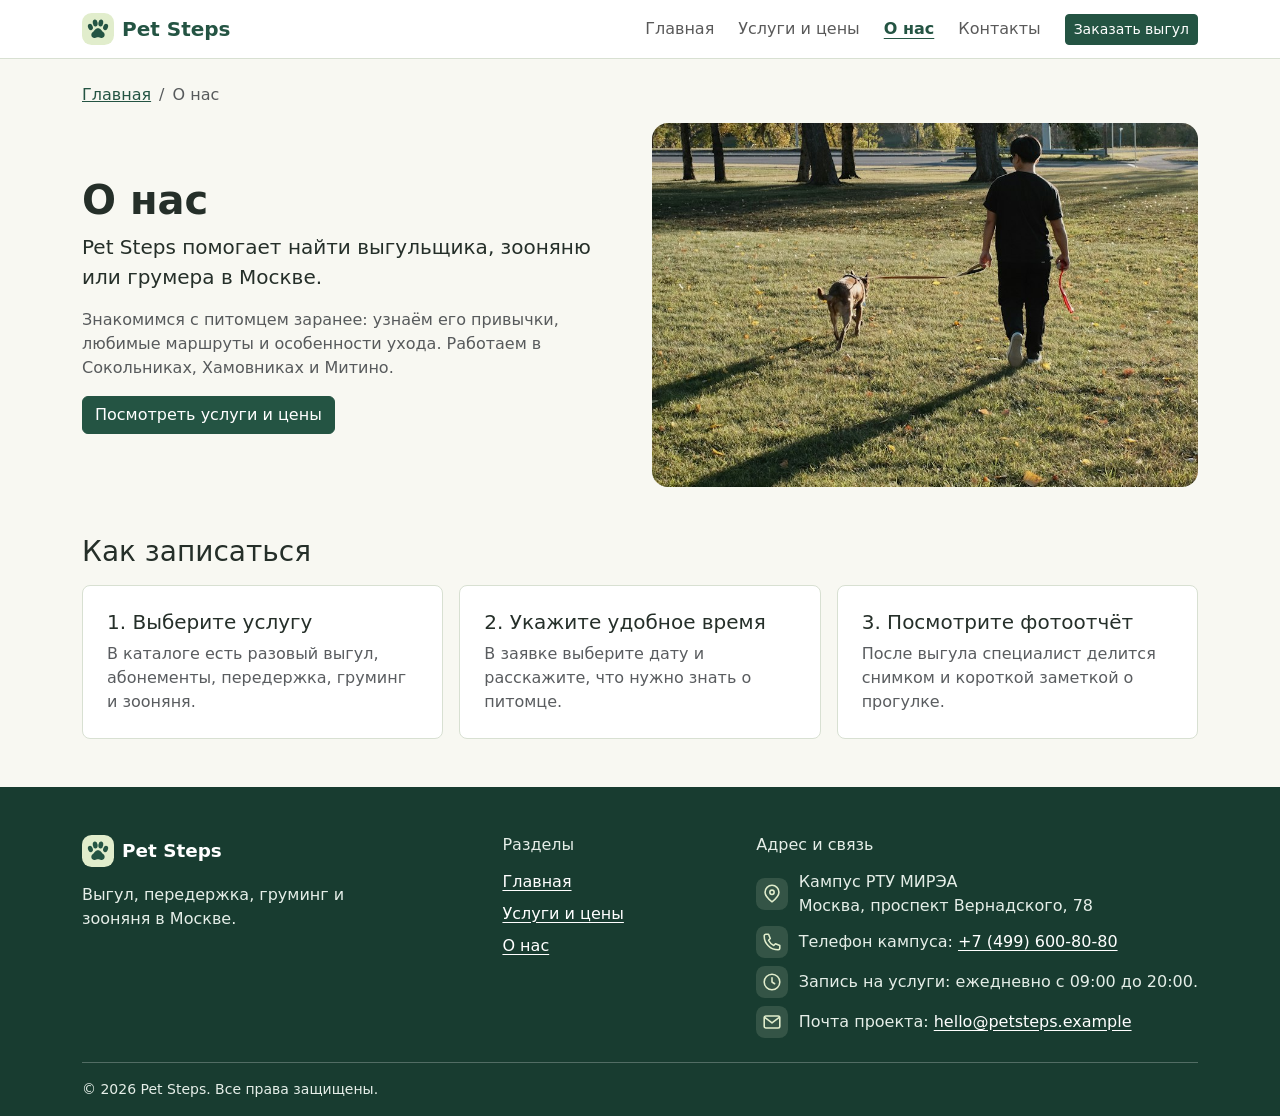
==== about.html @ a2c926b6 "Add Pet Steps website" ====
<!DOCTYPE html>
<html lang="ru">
<head>
  <meta charset="UTF-8">
  <meta name="viewport" content="width=device-width, initial-scale=1.0">
  <title>О нас — Pet Steps</title>
  <link rel="icon" href="images/paw.svg" type="image/svg+xml">
  <link rel="stylesheet" href="vendor/bootstrap/bootstrap.min.css">
  <link rel="stylesheet" href="css/custom.css">
</head>
<body id="top">
  <a class="visually-hidden-focusable skip-link" href="#main">К содержанию</a>
  <header class="site-header sticky-top">
    <nav class="navbar navbar-expand-lg" aria-label="Основное меню">
      <div class="container">
        <a class="navbar-brand d-flex align-items-center gap-1 gap-lg-2 me-0 me-lg-3" href="index.html">
          <img src="images/paw.svg" width="32" height="32" alt=""> Pet Steps
        </a>
        <button class="navbar-toggler ms-auto px-1" type="button" data-bs-toggle="collapse"
          data-bs-target="#mainNavbar" aria-controls="mainNavbar" aria-expanded="false"
          aria-label="Переключить навигацию">
          <span class="navbar-toggler-icon"></span>
        </button>
        <div class="collapse navbar-collapse order-2 order-lg-0" id="mainNavbar">
          <ul class="navbar-nav ms-auto gap-lg-2">
            <li class="nav-item">
              <a class="nav-link" href="index.html">Главная</a>
            </li>
            <li class="nav-item">
              <a class="nav-link" href="catalog.html">Услуги и цены</a>
            </li>
            <li class="nav-item">
              <a class="nav-link active" aria-current="page" href="about.html">О нас</a>
            </li>
            <li class="nav-item">
              <a class="nav-link" href="contacts.html">Контакты</a>
            </li>
          </ul>
        </div>
        <a class="btn btn-primary btn-sm text-nowrap order-1 order-lg-0 ms-1 ms-lg-3" href="product.html#booking">Заказать выгул</a>
      </div>
    </nav>
  </header>

  <main class="container my-4 mb-5" id="main">
    <nav aria-label="Хлебные крошки">
      <ol class="breadcrumb small">
        <li class="breadcrumb-item"><a href="index.html">Главная</a></li>
        <li class="breadcrumb-item active" aria-current="page">О нас</li>
      </ol>
    </nav>

    <section class="row align-items-center g-4 mb-5" aria-labelledby="about-title">
      <div class="col-12 col-lg-6">
        <h1 class="display-6 fw-bold" id="about-title">О нас</h1>
        <p class="lead">Pet Steps помогает найти выгульщика, зооняню или грумера в Москве.</p>
        <p class="text-muted">
          Знакомимся с питомцем заранее: узнаём его привычки, любимые маршруты и особенности ухода.
          Работаем в Сокольниках, Хамовниках и Митино.
        </p>
        <a class="btn btn-primary" href="catalog.html">Посмотреть услуги и цены</a>
      </div>
      <div class="col-12 col-lg-6">
        <img class="service-photo rounded-4" src="images/service-walk.jpg"
          alt="Человек гуляет с собакой на поводке в парке" width="900" height="600">
      </div>
    </section>

    <section aria-labelledby="how-title">
      <h2 class="h3 mb-3" id="how-title">Как записаться</h2>
      <ol class="row g-3 list-unstyled mb-0">
        <li class="col-12 col-md-4">
          <div class="p-4 border rounded-3 h-100 bg-white">
            <h3 class="h5">1. Выберите услугу</h3>
            <p class="text-muted mb-0">В каталоге есть разовый выгул, абонементы, передержка, груминг и зооняня.</p>
          </div>
        </li>
        <li class="col-12 col-md-4">
          <div class="p-4 border rounded-3 h-100 bg-white">
            <h3 class="h5">2. Укажите удобное время</h3>
            <p class="text-muted mb-0">В заявке выберите дату и расскажите, что нужно знать о питомце.</p>
          </div>
        </li>
        <li class="col-12 col-md-4">
          <div class="p-4 border rounded-3 h-100 bg-white">
            <h3 class="h5">3. Посмотрите фотоотчёт</h3>
            <p class="text-muted mb-0">После выгула специалист делится снимком и короткой заметкой о прогулке.</p>
          </div>
        </li>
      </ol>
    </section>
  </main>

  <footer class="site-footer pt-5 pb-3">
    <div class="container">
      <div class="d-flex flex-column flex-md-row justify-content-md-between gap-4">
        <div class="site-footer__intro">
          <a class="site-footer__brand d-inline-flex align-items-center gap-2 mb-3" href="index.html">
            <img src="images/paw.svg" width="32" height="32" alt=""> Pet Steps
          </a>
          <p class="mb-0">Выгул, передержка, груминг и зооняня в Москве.</p>
        </div>
        <nav class="flex-shrink-0" aria-label="Разделы сайта">
          <h2 class="h6 mb-3">Разделы</h2>
          <ul class="list-unstyled vstack gap-2 mb-0">
            <li><a href="index.html">Главная</a></li>
            <li><a href="catalog.html">Услуги и цены</a></li>
            <li><a href="about.html">О нас</a></li>
          </ul>
        </nav>
        <div class="text-break">
          <h2 class="h6 mb-3">Адрес и связь</h2>
          <address class="vstack gap-2 mb-2">
            <div class="site-footer__contact-line">
              <svg class="site-footer__sticker" aria-hidden="true" width="32" height="32" viewBox="0 0 24 24"
                  fill="none" stroke="currentColor" stroke-width="1.8" stroke-linecap="round" stroke-linejoin="round">
                <path d="M20 10c0 5-8 11-8 11S4 15 4 10a8 8 0 1 1 16 0Z"/><circle cx="12" cy="10" r="2.5"/>
              </svg>
              <span>Кампус РТУ МИРЭА<br>Москва, проспект Вернадского, 78</span>
            </div>
            <div class="site-footer__contact-line">
              <svg class="site-footer__sticker" aria-hidden="true" width="32" height="32" viewBox="0 0 24 24"
                  fill="none" stroke="currentColor" stroke-width="1.8" stroke-linecap="round" stroke-linejoin="round">
                <path d="M8 3H5a2 2 0 0 0-2 2c0 8.8 7.2 16 16 16a2 2 0 0 0 2-2v-3l-5-2-2 2a13 13 0 0 1-6-6l2-2-2-5Z"/>
              </svg>
              <span>Телефон кампуса: <a href="tel:+74996008080">+7 (499) 600-80-80</a></span>
            </div>
          </address>
          <div class="site-footer__contact-line mb-2">
            <svg class="site-footer__sticker" aria-hidden="true" width="32" height="32" viewBox="0 0 24 24"
                  fill="none" stroke="currentColor" stroke-width="1.8" stroke-linecap="round" stroke-linejoin="round">
                <circle cx="12" cy="12" r="9"/><path d="M12 7v5l3 2"/>
              </svg>
            <span>Запись на услуги: ежедневно с 09:00 до 20:00.</span>
          </div>
          <div class="site-footer__contact-line">
            <svg class="site-footer__sticker" aria-hidden="true" width="32" height="32" viewBox="0 0 24 24"
                  fill="none" stroke="currentColor" stroke-width="1.8" stroke-linecap="round" stroke-linejoin="round">
                <rect x="3" y="5" width="18" height="14" rx="2"/><path d="m4 7 8 6 8-6"/>
              </svg>
            <span>Почта проекта: <a href="mailto:hello@petsteps.example">hello@petsteps.example</a></span>
          </div>
        </div>
      </div>
      <div class="site-footer__bottom d-flex flex-wrap justify-content-between gap-2 mt-4 pt-3">
        <small>© 2026 Pet Steps. Все права защищены.</small>
      </div>
    </div>
  </footer>

  <a class="btn btn-primary back-top" href="#top" hidden>Наверх</a>

  <script src="vendor/bootstrap/bootstrap.bundle.min.js"></script>
  <script src="js/main.js"></script>
</body>
</html>
---- css/custom.css ----
/* Bootstrap задаёт сетку и компоненты. Здесь — цвета и стили Pet Steps. */
:root {
  --pet-bg: #f8f8f2;
  --pet-text: #252f29;
  --pet-green: #245443;
  --pet-green-dark: #183c30;
  --pet-lime: #e1edcc;
  --pet-border: #d8e0d2;
  --bs-body-bg: var(--pet-bg);
  --bs-body-color: var(--pet-text);
  --bs-border-color: var(--pet-border);
  --bs-link-color: var(--pet-green);
  --bs-link-hover-color: var(--pet-green-dark);
  --bs-link-color-rgb: 36, 84, 67;
  --bs-link-hover-color-rgb: 24, 60, 48;
}

body {
  display: flex;
  flex-direction: column;
  min-height: 100vh;
}

main {
  flex: 1;
}

main[id], section[id], details[id] {
  scroll-margin-top: 5rem;
}

:focus-visible {
  outline: 3px solid #ad5506;
  outline-offset: 3px;
}

.skip-link:focus {
  position: fixed;
  z-index: 1100;
  left: 1rem;
  top: 0.5rem;
  padding: 0.5rem 1rem;
  background: white;
}

.btn-primary {
  --bs-btn-bg: var(--pet-green);
  --bs-btn-border-color: var(--pet-green);
  --bs-btn-hover-bg: var(--pet-green-dark);
  --bs-btn-hover-border-color: var(--pet-green-dark);
  --bs-btn-active-bg: var(--pet-green-dark);
  --bs-btn-active-border-color: var(--pet-green-dark);
  --bs-btn-focus-shadow-rgb: 36, 84, 67;
}

.btn-outline-primary {
  --bs-btn-color: var(--pet-green);
  --bs-btn-border-color: var(--pet-green);
  --bs-btn-hover-bg: var(--pet-green);
  --bs-btn-hover-border-color: var(--pet-green);
  --bs-btn-active-bg: var(--pet-green-dark);
  --bs-btn-active-border-color: var(--pet-green-dark);
  --bs-btn-focus-shadow-rgb: 36, 84, 67;
}

.site-header {
  background-color: #fff;
  border-bottom: 1px solid var(--pet-border);
}

.navbar-brand {
  color: var(--pet-green);
  font-weight: 800;
}

.navbar .nav-link.active {
  color: var(--pet-green);
  font-weight: 700;
  text-decoration: underline;
  text-underline-offset: 0.28em;
}

.hero__location {
  display: inline-block;
  padding: 0.35rem 0.75rem;
  border-radius: 1rem;
  background-color: var(--pet-lime);
  color: var(--pet-green-dark);
  font-weight: 600;
}

.hero__image {
  display: block;
  width: 100%;
  aspect-ratio: 4 / 3;
  object-fit: cover;
}

.section-strip {
  background-color: var(--pet-lime);
}

.directions, .service-details {
  display: grid;
  grid-template-columns: repeat(2, minmax(0, 1fr));
  gap: 0.75rem;
}

.directions__link {
  display: flex;
  align-items: center;
  gap: 0.5rem;
  min-height: 3rem;
  padding: 0.5rem;
  border-radius: 0.5rem;
  background-color: #fff;
  color: var(--pet-green-dark);
  text-decoration: none;
  font-weight: 600;
}

.directions__link:hover {
  text-decoration: underline;
}

.card {
  --bs-card-bg: #fff;
  --bs-card-border-color: var(--pet-border);
  --bs-card-border-radius: 0.8rem;
  overflow: hidden;
}

.service-photo {
  display: block;
  width: 100%;
  height: auto;
  aspect-ratio: 3 / 2;
  object-fit: cover;
}

.service-card__photo, .service-photo--modal {
  aspect-ratio: 16 / 10;
}

.service-card__price {
  color: var(--pet-green-dark);
  font-size: 1.125rem;
}

.service-details {
  padding: 1rem;
  border-radius: 0.5rem;
  background-color: var(--pet-bg);
}

.service-details dd {
  margin-bottom: 0;
}

.report summary {
  cursor: pointer;
  color: var(--pet-green);
  font-weight: 600;
}

.form-control, .form-select, .form-check-input {
  background-color: #fff;
  border-color: #a8b4a9;
}

.form-control[readonly] {
  background-color: var(--pet-bg);
}

.accordion {
  --bs-accordion-bg: #fff;
  --bs-accordion-active-bg: var(--pet-lime);
  --bs-accordion-active-color: var(--pet-green-dark);
}

.stats {
  background-color: var(--pet-green);
  color: #fff;
}

.stats__number {
  display: block;
  color: var(--pet-lime);
  font-size: 1.75rem;
  font-variant-numeric: tabular-nums;
}

.site-footer {
  background-color: var(--pet-green-dark);
  color: #e5eee8;
}

.site-footer a {
  color: #fff;
  text-underline-offset: 0.18em;
}

.site-footer__intro {
  max-width: 18rem;
}

.site-footer__brand {
  font-size: 1.15rem;
  font-weight: 700;
  text-decoration: none;
}

.site-footer__contact-line {
  display: flex;
  align-items: center;
  gap: 0.65rem;
}

.site-footer__sticker {
  flex-shrink: 0;
  padding: 0.35rem;
  border-radius: 0.55rem;
  background-color: rgba(225, 237, 204, 0.14);
  color: var(--pet-lime);
}

.campus-map {
  display: block;
  width: 100%;
  height: clamp(18rem, 45vw, 25rem);
  border: 0;
}

.site-footer__bottom {
  border-top: 1px solid rgba(255, 255, 255, 0.25);
}

.back-top {
  position: fixed;
  z-index: 1021;
  right: 1rem;
  bottom: 1rem;
  box-shadow: 0 0 0 2px #fff;
}

@media (max-width: 575.98px) {
  .site-footer__bottom {
    padding-right: 5.5rem;
  }
}

@media (min-width: 768px) {
  .directions {
    grid-template-columns: repeat(4, 1fr);
  }

  .directions__link {
    padding-inline: 1rem;
  }

  .filters {
    position: sticky;
    top: 5rem;
  }
}

@media (max-width: 374px) {
  .service-details {
    grid-template-columns: 1fr;
  }
}

.benefit-sticker {
  display: inline-grid;
  width: 2.75rem;
  height: 2.75rem;
  place-items: center;
  border-radius: 0.75rem;
  background-color: var(--pet-lime);
  color: var(--pet-green);
}
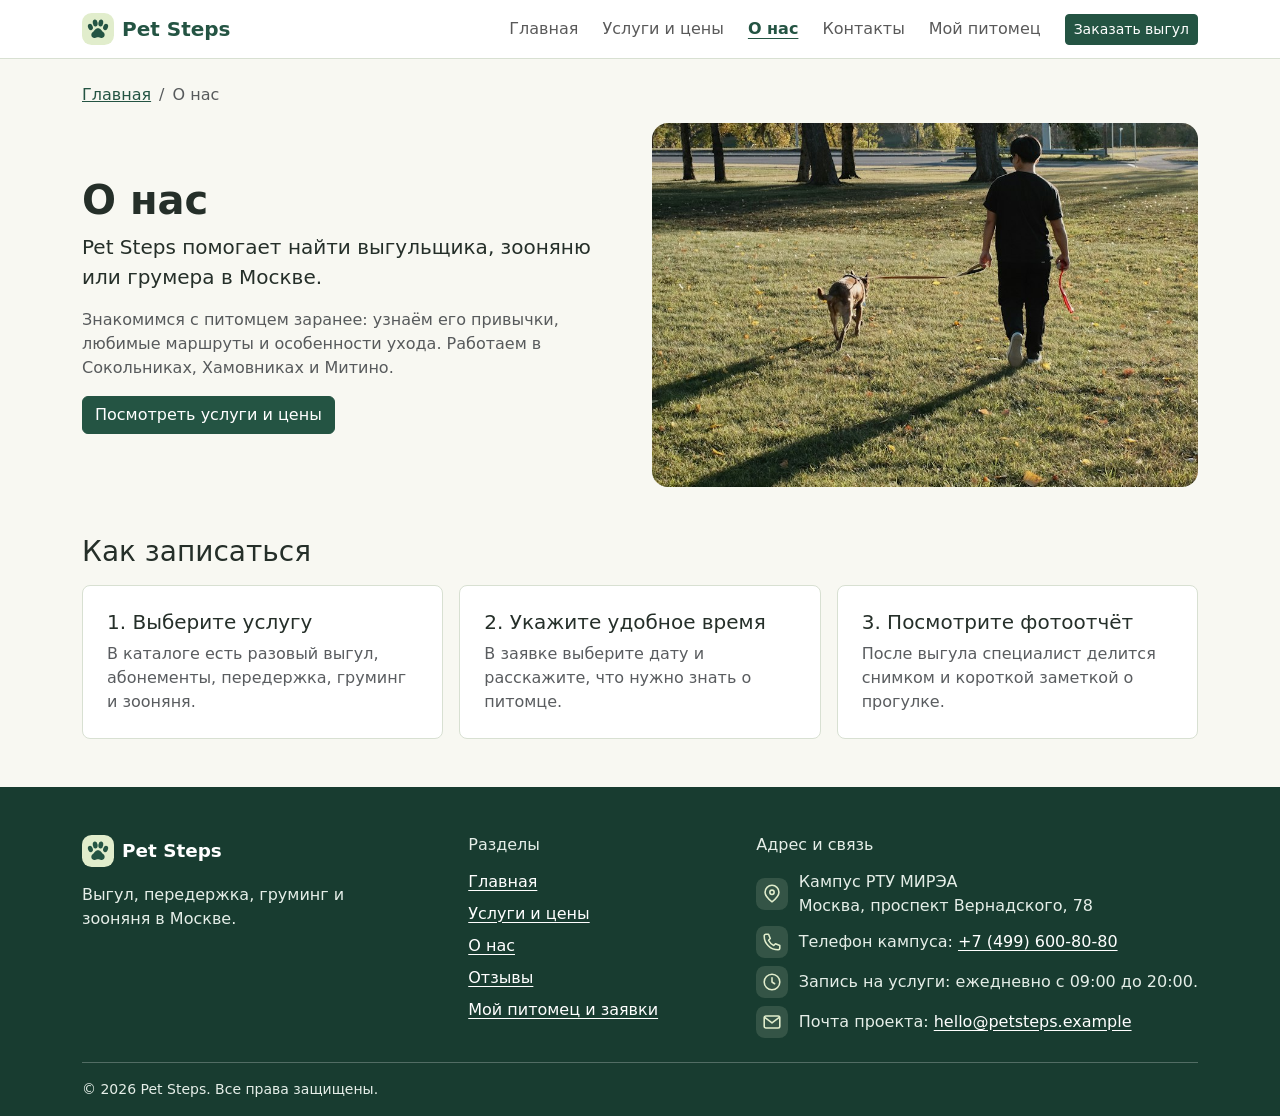
==== commit 236f7979: "Add reviews, booking tracker, calendar, pet passport and service quiz" ====
--- a/about.html
+++ b/about.html
@@ -35,12 +35,17 @@
             <li class="nav-item">
               <a class="nav-link" href="contacts.html">Контакты</a>
             </li>
+            <li class="nav-item">
+              <a class="nav-link" href="account.html">Мой питомец</a>
+            </li>
           </ul>
         </div>
         <a class="btn btn-primary btn-sm text-nowrap order-1 order-lg-0 ms-1 ms-lg-3" href="product.html#booking">Заказать выгул</a>
       </div>
     </nav>
   </header>
+
+  <div id="storage-warning" class="container alert alert-warning mt-3" role="alert" hidden></div>
 
   <main class="container my-4 mb-5" id="main">
     <nav aria-label="Хлебные крошки">
@@ -106,6 +111,8 @@
             <li><a href="index.html">Главная</a></li>
             <li><a href="catalog.html">Услуги и цены</a></li>
             <li><a href="about.html">О нас</a></li>
+            <li><a href="index.html#reviews">Отзывы</a></li>
+            <li><a href="account.html">Мой питомец и заявки</a></li>
           </ul>
         </nav>
         <div class="text-break">
@@ -152,5 +159,6 @@
 
   <script src="vendor/bootstrap/bootstrap.bundle.min.js"></script>
   <script src="js/main.js"></script>
+  <script src="js/features.js"></script>
 </body>
 </html>
--- a/css/custom.css
+++ b/css/custom.css
@@ -51,6 +51,8 @@
   --bs-btn-active-bg: var(--pet-green-dark);
   --bs-btn-active-border-color: var(--pet-green-dark);
   --bs-btn-focus-shadow-rgb: 36, 84, 67;
+  --bs-btn-disabled-bg: var(--pet-green);
+  --bs-btn-disabled-border-color: var(--pet-green);
 }
 
 .btn-outline-primary {
@@ -61,6 +63,8 @@
   --bs-btn-active-bg: var(--pet-green-dark);
   --bs-btn-active-border-color: var(--pet-green-dark);
   --bs-btn-focus-shadow-rgb: 36, 84, 67;
+  --bs-btn-disabled-color: var(--pet-green);
+  --bs-btn-disabled-border-color: var(--pet-green);
 }
 
 .site-header {
@@ -279,3 +283,93 @@
   background-color: var(--pet-lime);
   color: var(--pet-green);
 }
+
+/* Отзывы, паспорт питомца, календарь и трекер */
+.user-text {
+  white-space: pre-wrap;
+  overflow-wrap: anywhere;
+}
+
+.review__stars {
+  color: var(--pet-green);
+  white-space: nowrap;
+}
+
+.pet-passport__photo {
+  display: block;
+  width: 100%;
+  max-width: 240px;
+  aspect-ratio: 1;
+  height: auto;
+  object-fit: cover;
+  border-radius: 0.75rem;
+  background-color: var(--pet-lime);
+}
+
+.calendar {
+  min-width: 0;
+}
+
+.calendar__grid {
+  display: grid;
+  grid-template-columns: repeat(7, minmax(0, 1fr));
+  gap: 0.3rem;
+}
+
+.calendar__weekdays {
+  text-align: center;
+  margin-bottom: 0.3rem;
+}
+
+.calendar__day {
+  min-height: 2.3rem;
+  border: 1px solid var(--pet-border);
+  border-radius: 0.35rem;
+  background-color: #fff;
+  color: var(--pet-green-dark);
+}
+
+.calendar__day[aria-pressed="true"] {
+  color: #fff;
+  background-color: var(--pet-green);
+  border-color: var(--pet-green);
+}
+
+.calendar__day:disabled {
+  color: #737b75;
+  background-color: #eee;
+  border-color: transparent;
+}
+
+.calendar__day[aria-current="date"] {
+  text-decoration: underline;
+  text-underline-offset: 0.2em;
+}
+
+.tracker__steps {
+  display: grid;
+  grid-template-columns: repeat(4, minmax(0, 1fr));
+  gap: 0.75rem;
+}
+
+.tracker__step {
+  padding-top: 0.6rem;
+  border-top: 3px solid var(--pet-border);
+  color: #69726c;
+  font-size: 0.85rem;
+}
+
+.tracker__step--done {
+  border-color: var(--pet-green);
+  color: var(--pet-green);
+}
+
+.tracker__step[aria-current="step"] {
+  font-weight: 700;
+}
+
+@media (max-width: 575.98px) {
+  .tracker__steps {
+    grid-template-columns: 1fr 1fr;
+  }
+}
